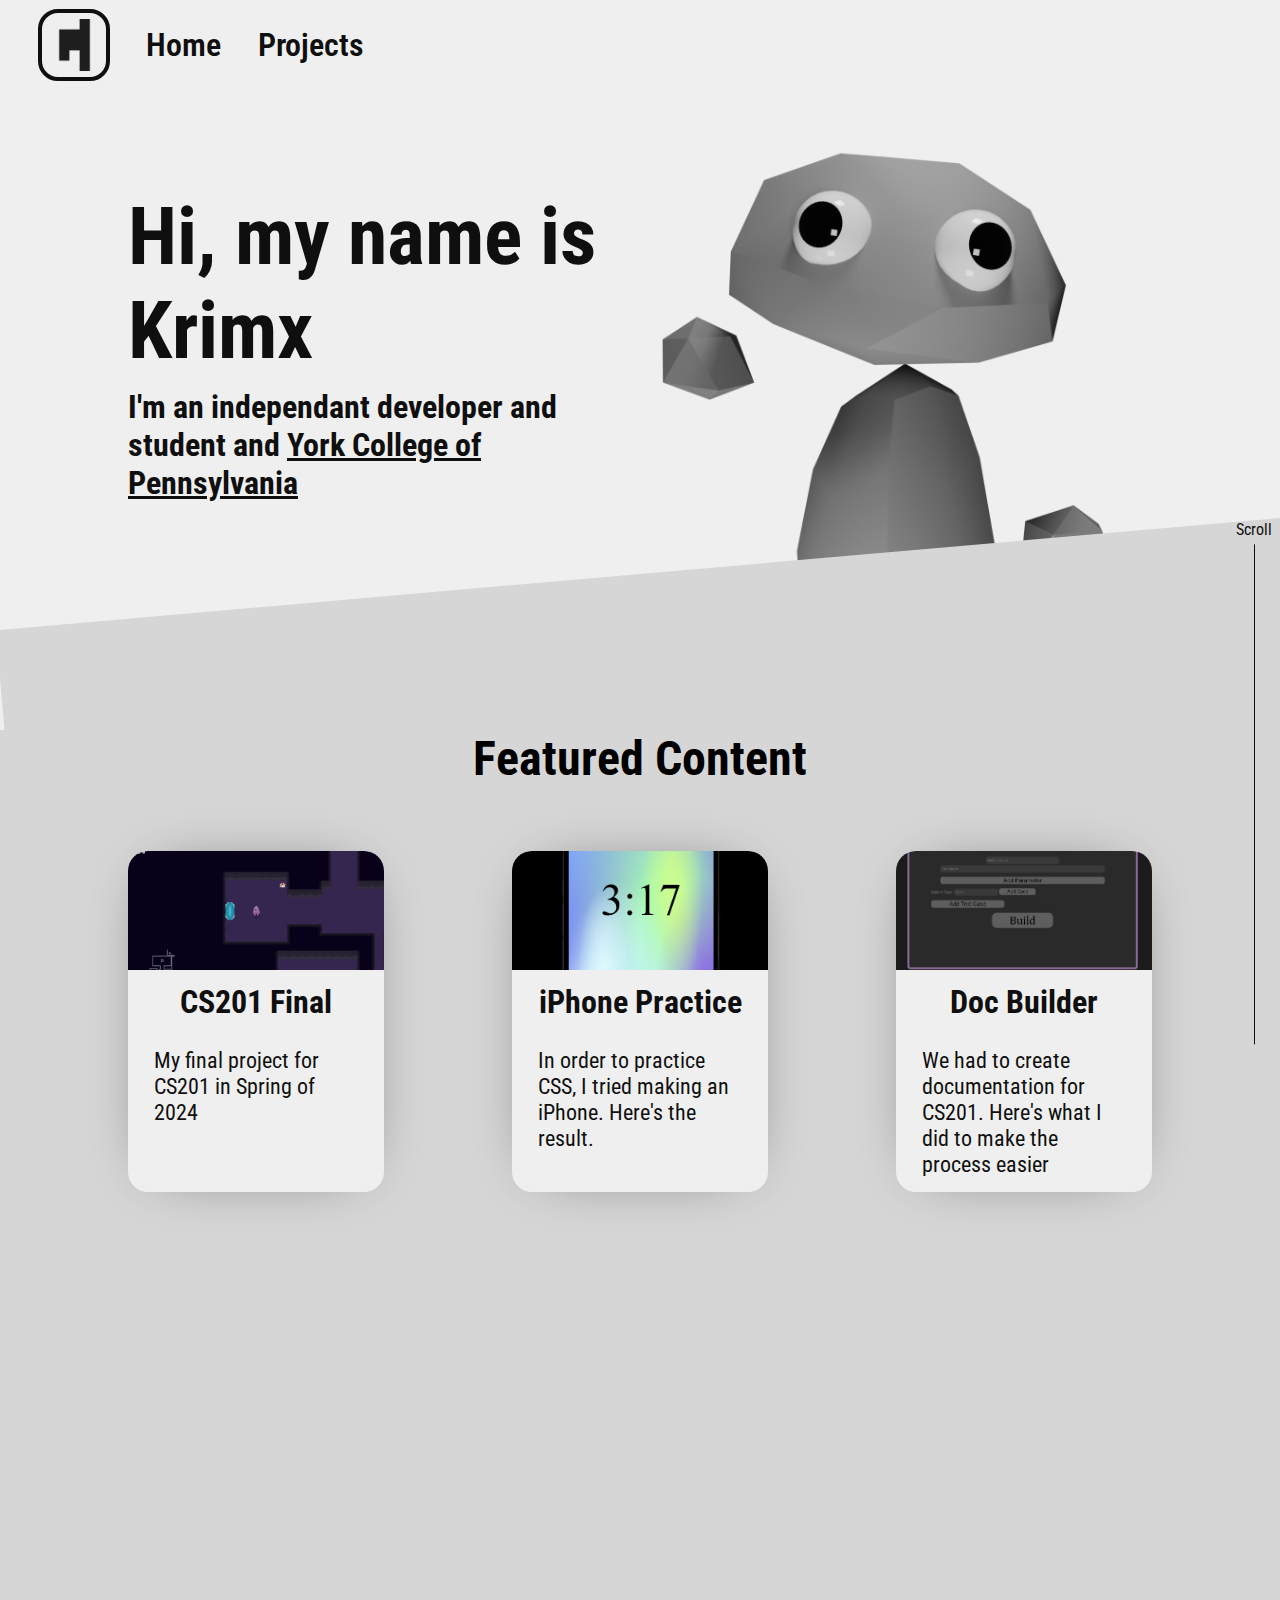
==== index.html @ 29aaf00e "Initial commit" ====
<!DOCTYPE html>
<html lang="en">
<head>
    <meta charset="UTF-8">
    <meta name="viewport" content="width=device-width, initial-scale=1.0">
    <title>Krimx | Home</title>
    <link rel="stylesheet" href="index.css">

    <link rel="preconnect" href="https://fonts.googleapis.com">
    <link rel="preconnect" href="https://fonts.gstatic.com" crossorigin>
    <link href="https://fonts.googleapis.com/css2?family=Roboto+Condensed:ital,wght@0,100..900;1,100..900&display=swap" rel="stylesheet">
</head>
<body>
    <section class="menubar">
        <div class="logo">
            <img src="./recs/logo256black.png">
        </div>
        <a class="topLink" href="https://krimx.github.io/">
            <div class="highlight"></div>
            <p>Home</p>
        </a>
        <a class="topLink" href="projects.html">
            <div class="highlight"></div>
            <p>Projects</p>
        </a>
    </section>
    <section class="landing">
        <div class="titleSpace">
            <h2>Hi, my name is Krimx</h2>
            <h4>I'm an independant developer and student and <a href="https://www.ycp.edu/">York College of Pennsylvania</a></h4>
        </div>
        <img src="./recs/avitarProfile.png" class="avitar">
        <div class="swipe"></div>
    </section>
    <section class="content">
        <div class="scroll">
            <p>Scroll</p>
            <div class="scrollLine"></div>
        </div>

        <h1 class="featuredTitle">Featured Content</h1>

        <div class="featuredCards">
            <a class="featuredCard" href="csFinal/csFinal.html">
                <img src="./recs/aaig1.png">
                <h2>CS201 Final</h2>
                <p>My final project for CS201 in Spring of 2024</p>
            </a>
            <a class="featuredCard" href="./phonePractice/phonePractice.html">
                <img src="./recs/phonePractice.png">
                <h2>iPhone Practice</h2>
                <p>In order to practice CSS, I tried making an iPhone. Here's the result.</p>
            </a>
            <a class="featuredCard" href="./docBuilder/docBuilder.html">
                <img src="./recs/docBuilder.png">
                <h2>Doc Builder</h2>
                <p>We had to create documentation for CS201. Here's what I did to make the process easier</p>
            </a>
        </div>
    </section>
</body>
</html>
---- index.css ----
:root {
    --main_color: #A1F1EE ;   
    --offblack : #0f0f0f;
    --offwhite : #efefef;
    --offgray : #d6d6d6;
}

* {
    margin: 0;
    padding: 0;
    box-sizing: border-box;
}

body {
    background-color: var(--offwhite);
}

.menubar {
    @media screen and (orientation:portrait) {
        display: none;
    }
    @media screen and (orientation:landscape) {

        width: 100vw;
        height: 10vh;

        display: flex;
        flex-direction: row;
        align-items: center;
        justify-content: start;

        padding-left: 3%;
        padding-right: 3%;
    }
}

.logo {
    height: 80%;
    aspect-ratio: 1/1;
    display: flex;
    align-items: center;
    justify-content: center;

    border: solid 4px var(--offblack);
    border-radius: 20px;
}

.logo > img {
    width: 80%;
    height: 80%;
}

.topLink {
    margin-left:3%;

    font-family: "Roboto Condensed", sans-serif;
    font-optical-sizing: auto;
    font-weight: 600;
    font-style: normal;
    font-size: 2rem;
    color: var(--offblack);
    text-decoration: none;

    position: relative;
}

.topLink > p {
    transform: translateY(0%);
    color: var(--offblack);
}

.topLink > .highlight {
    position: absolute;
    background-color: var(--main_color);
    height: 100%;
    width: 0;

    transform: translateY(0);

    transition: all 0.8s ease-out;
}

.topLink:hover > .highlight {
    width: 100%;
}

.landing {
    display: flex;
    @media screen and (orientation:portrait) {
        flex-direction: column;
        justify-content: space-between;
        align-items: center;
    }
    @media screen and (orientation:landscape) {
        flex-direction: row;
        justify-content: space-between;
        align-items: center;

        padding-left: 10%;
        padding-right: 10%;;
    }
}

.landing > .avitar {
    width: 50%;
    aspect-ratio: 1/1;
    z-index: -2
}

.titleSpace {
    display: flex;
    flex-direction: column;
    justify-content: start;
    align-items: center;
}

.titleSpace > h2 {
    font-size: 5rem;
    font-family: "Roboto Condensed", sans-serif;
    color: var(--offblack);
}

.titleSpace > h4 {
    font-size: 2rem;
    font-family: "Roboto Condensed", sans-serif;
    margin-top: 2%;
    color: var(--offblack);
}

.titleSpace > h4 > a{
    color: var(--offblack);
}

.swipe {
    position: absolute;
    width: 120vw;
    height: 20vw;
    background-color: var(--offgray);

    transform: rotateZ(-5deg) translateX(-10%) translateY(130%);

    z-index: -1;
}

.content {
    background-color: var(--offgray);
    margin-top: 10%;

    width: 100vw;
    height: 100vh;
    
    display: flex;
    flex-direction: column;
    justify-content: start;
    align-items: center;
}

.scroll {
    position: absolute;
    right: 0px;
    width: 4vw;

    display: flex;
    flex-direction: column;
    justify-content: start;
    align-items: center;

    transform: translateY(-40%);
}

.scroll > p {
    font-family: "Roboto Condensed", sans-serif;
    color: var(--offblack);
}

.scroll > .scrollLine {
    height: 500px;
    width:1px;
    background-color: var(--offblack);
    margin-top: 10%;
}

.featuredTitle {
    font-family: "Roboto Condensed", sans-serif;
    font-size: 3rem;
}

.featuredCards {
    width: 100vw;

    display: flex;
    flex-direction: row;
    justify-content: space-evenly;
    align-items: center;

    margin-top: 5%;
}

.featuredCard {
    width: 20vw;
    aspect-ratio: 3/4;
    border-radius: 20px;
    box-shadow: 0px 0px 66px -33px rgba(0,0,0,0.75);
    background-color: var(--offwhite);

    display: flex;
    flex-direction: column;
    justify-content: start;
    align-items: center;

    overflow: hidden;

    text-decoration: none;
    color: var(--offblack)
}

.featuredCard > img {
    width: 100%;
    height: 35%;
    object-fit: cover;
}

.featuredCard > h2 {
    font-family: "Roboto Condensed", sans-serif;
    margin-top: 5%;
    font-size: 2rem;
}

.featuredCard > p {
    font-family: "Roboto Condensed", sans-serif;
    margin: 10%;
    font-size: 1.4rem;
}
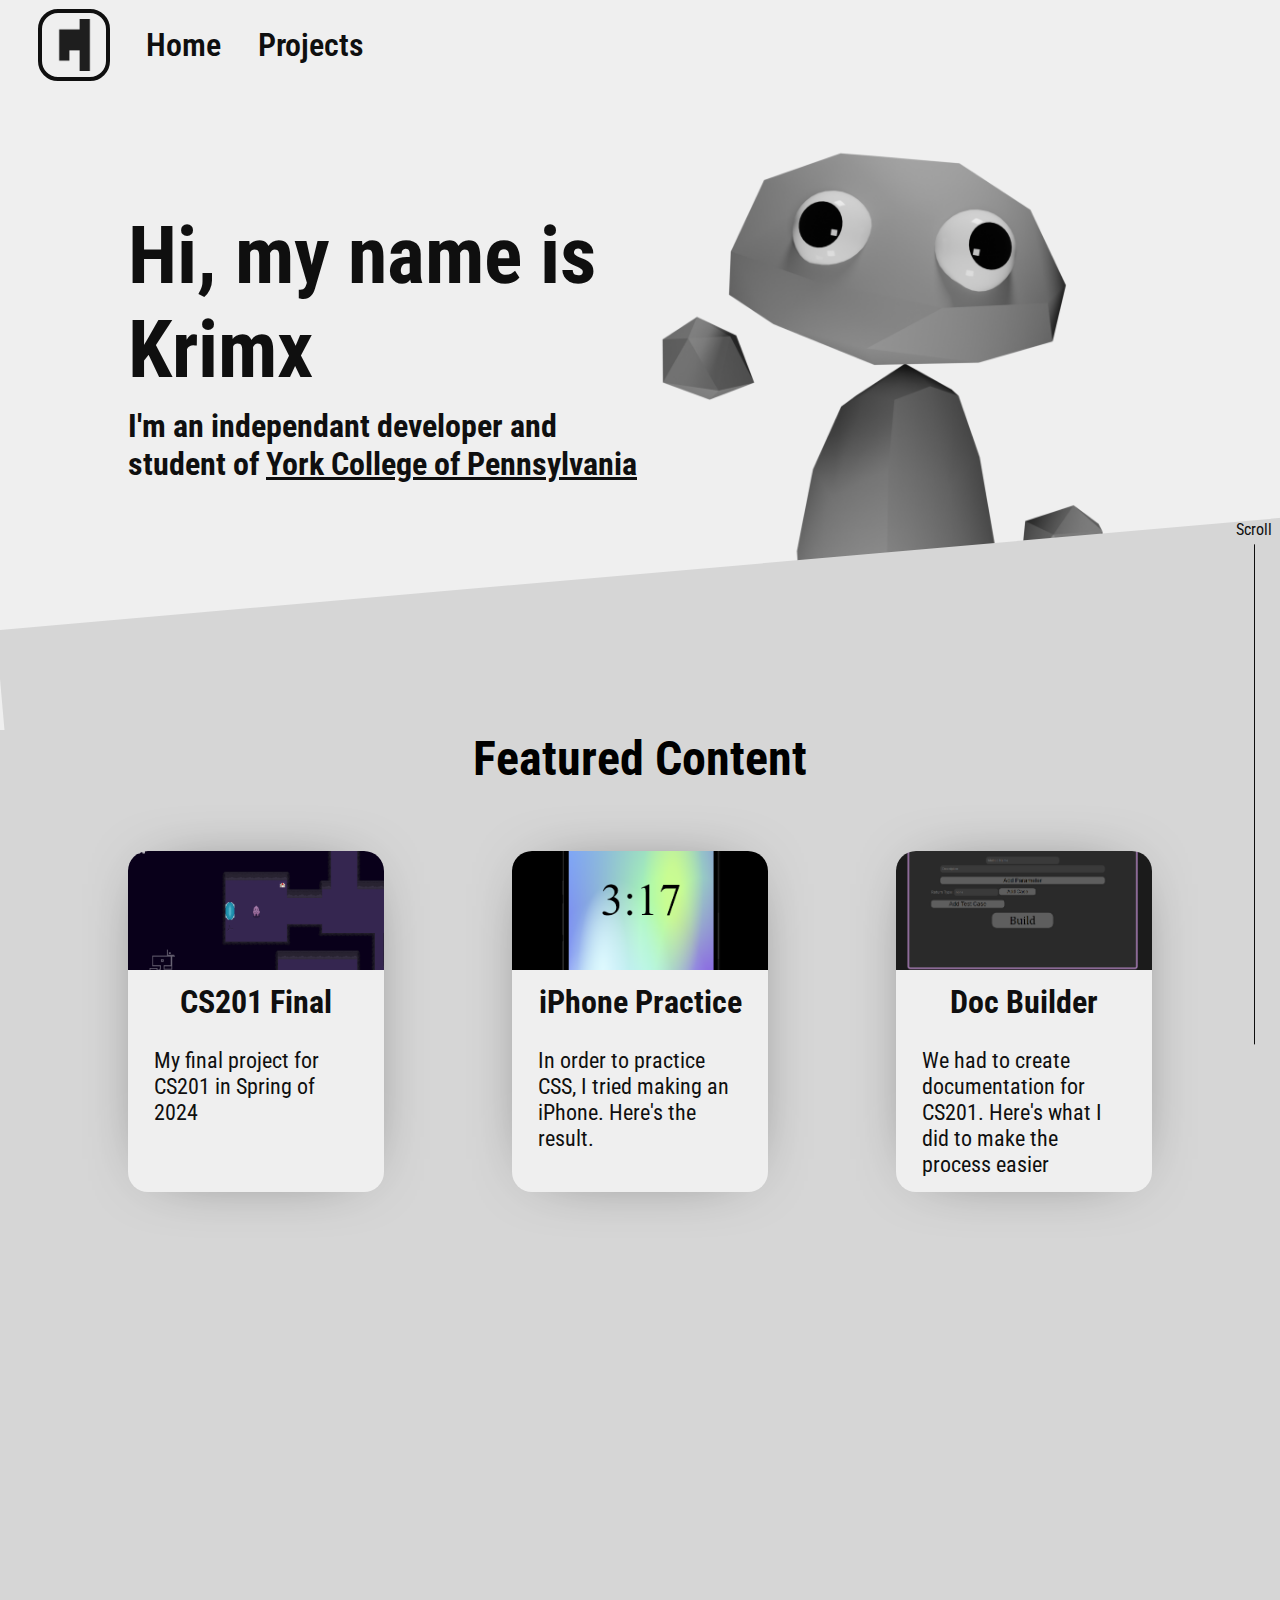
==== commit 2f8071fd: "modified index and phone" ====
--- a/index.html
+++ b/index.html
@@ -19,7 +19,7 @@
             <div class="highlight"></div>
             <p>Home</p>
         </a>
-        <a class="topLink" href="projects.html">
+        <a class="topLink" href="./projectsPage/projects.html">
             <div class="highlight"></div>
             <p>Projects</p>
         </a>
@@ -27,7 +27,7 @@
     <section class="landing">
         <div class="titleSpace">
             <h2>Hi, my name is Krimx</h2>
-            <h4>I'm an independant developer and student and <a href="https://www.ycp.edu/">York College of Pennsylvania</a></h4>
+            <h4>I'm an independant developer and student of <a href="https://www.ycp.edu/">York College of Pennsylvania</a></h4>
         </div>
         <img src="./recs/avitarProfile.png" class="avitar">
         <div class="swipe"></div>
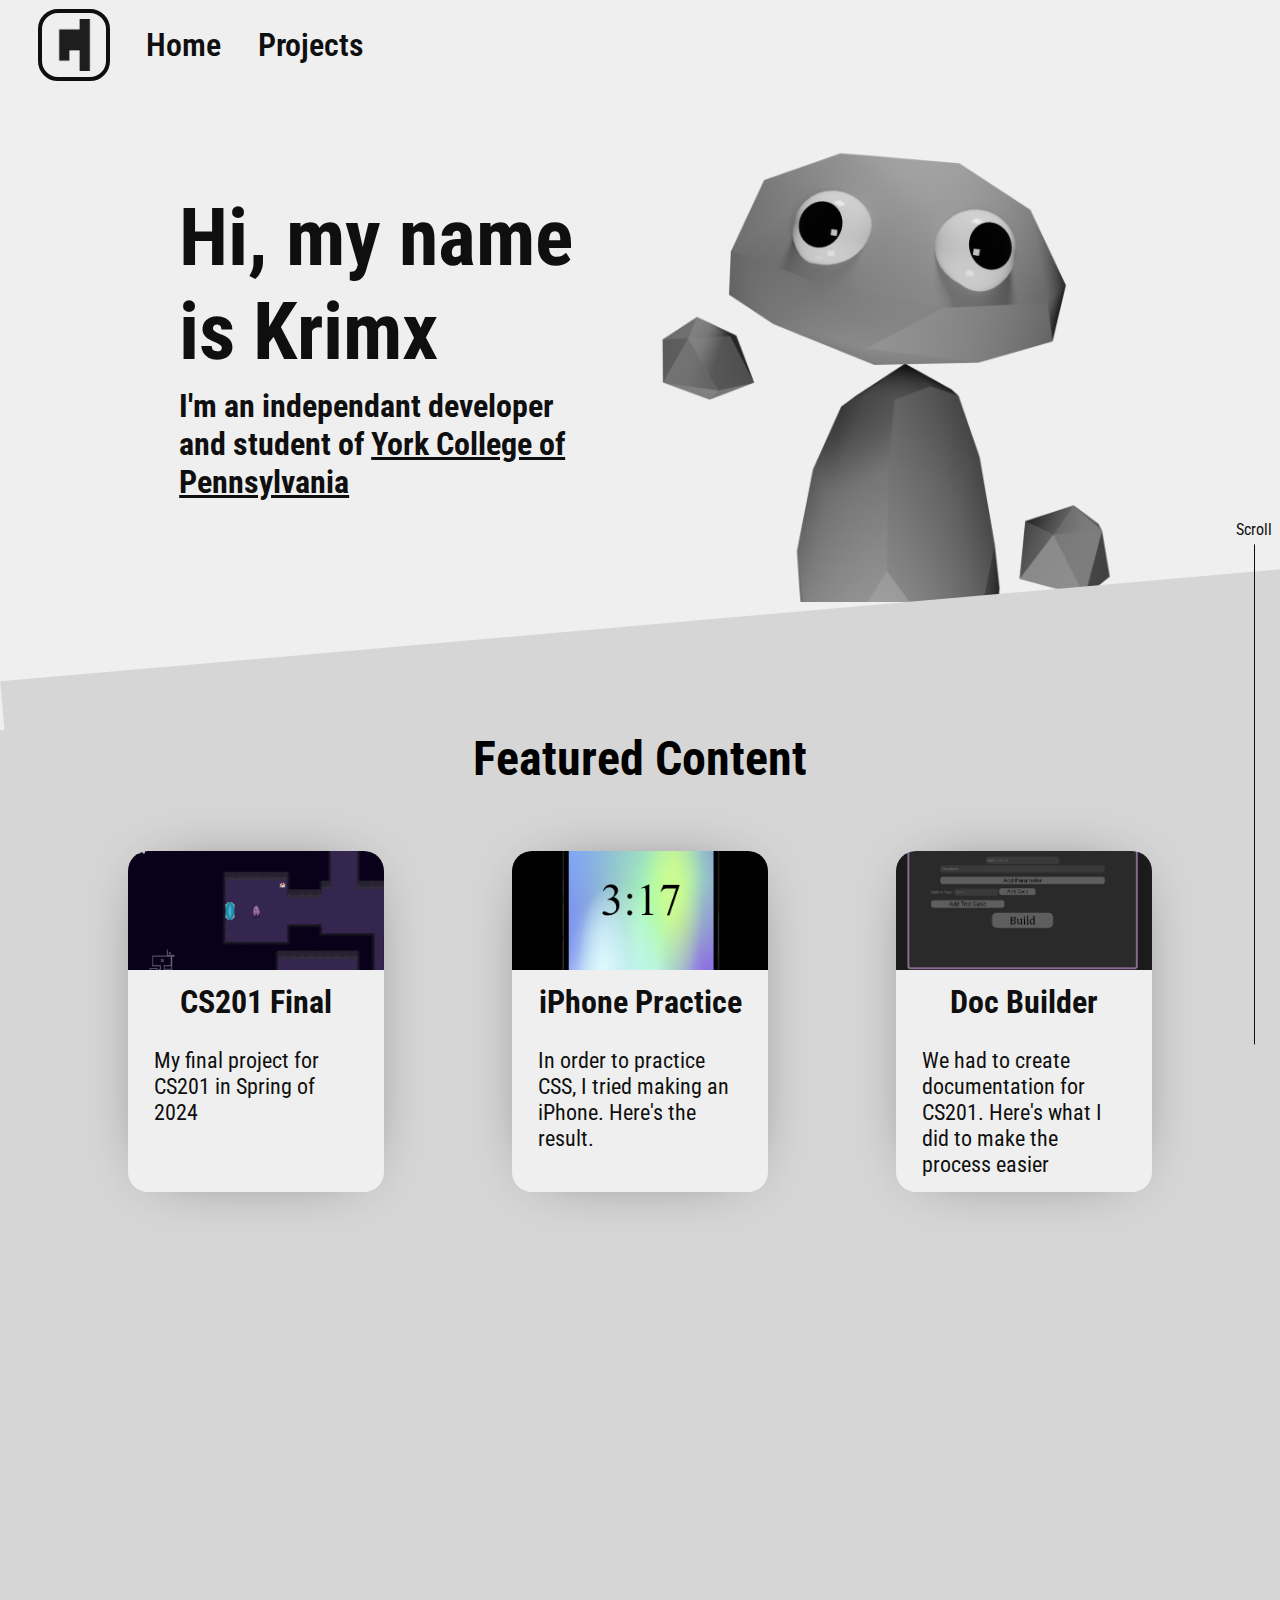
==== commit 4f4eeadb: "added responsiveness to mobile" ====
--- a/index.html
+++ b/index.html
@@ -4,7 +4,8 @@
     <meta charset="UTF-8">
     <meta name="viewport" content="width=device-width, initial-scale=1.0">
     <title>Krimx | Home</title>
-    <link rel="stylesheet" href="index.css">
+    <link rel="stylesheet" href="style.css">
+    <link rel="icon" type="image/x-icon" href="./recs/logo256white.png">
 
     <link rel="preconnect" href="https://fonts.googleapis.com">
     <link rel="preconnect" href="https://fonts.gstatic.com" crossorigin>
@@ -15,7 +16,7 @@
         <div class="logo">
             <img src="./recs/logo256black.png">
         </div>
-        <a class="topLink" href="https://krimx.github.io/">
+        <a class="topLink" href="index.html">
             <div class="highlight"></div>
             <p>Home</p>
         </a>
--- a/style.css
+++ b/style.css
@@ -0,0 +1,289 @@
+:root {
+    --main_color: #A1F1EE ;   
+    --offblack : #0f0f0f;
+    --offwhite : #efefef;
+    --offgray : #d6d6d6;
+}
+
+* {
+    margin: 0;
+    padding: 0;
+    box-sizing: border-box;
+}
+
+body {
+    background-color: var(--offwhite);
+}
+
+.menubar {
+    @media screen and (orientation:portrait) {
+        width: 100vw;
+        height: 10vh;
+
+        display: flex;
+        flex-direction: row;
+        align-items: center;
+        justify-content: start;
+
+        padding-left: 3%;
+    }
+    @media screen and (orientation:landscape) {
+        width: 100vw;
+        height: 10vh;
+
+        display: flex;
+        flex-direction: row;
+        align-items: center;
+        justify-content: start;
+
+        padding-left: 3%;
+        padding-right: 3%;
+    }
+}
+
+.logo {
+    height: 80%;
+    aspect-ratio: 1/1;
+    display: flex;
+    align-items: center;
+    justify-content: center;
+
+    border: solid 4px var(--offblack);
+    border-radius: 20px;
+}
+
+.logo > img {
+    width: 80%;
+    height: 80%;
+}
+
+.topLink {
+    margin-left:3%;
+
+    font-family: "Roboto Condensed", sans-serif;
+    font-optical-sizing: auto;
+    font-weight: 600;
+    font-style: normal;
+    font-size: 2rem;
+    color: var(--offblack);
+    text-decoration: none;
+
+    position: relative;
+}
+
+.topLink > p {
+    transform: translateY(0%);
+    color: var(--offblack);
+}
+
+.topLink > .highlight {
+    position: absolute;
+    background-color: var(--main_color);
+    height: 100%;
+    width: 0;
+
+    transform: translateY(0);
+
+    transition: all 0.8s ease-out;
+}
+
+.topLink:hover > .highlight {
+    width: 100%;
+}
+
+
+
+
+.landing {
+    display: flex;
+    @media screen and (orientation:portrait) {
+        flex-direction: column;
+        justify-content: space-between;
+        align-items: center;
+    }
+    @media screen and (orientation:landscape) {
+        flex-direction: row;
+        justify-content: space-between;
+        align-items: center;
+
+        padding-left: 10%;
+        padding-right: 10%;;
+    }
+}
+
+.landing > .avitar {
+    width: 50%;
+    aspect-ratio: 1/1;
+    z-index: -2;
+
+    @media screen and (orientation:portrait) {
+        width: 80vw;
+    }
+}
+
+.titleSpace {
+    display: flex;
+    flex-direction: column;
+    justify-content: start;
+    align-items: center;
+    padding-left: 5%;
+    padding-right: 5%;
+}
+
+.titleSpace > h2 {
+    font-size: 5rem;
+    font-family: "Roboto Condensed", sans-serif;
+    color: var(--offblack);
+
+    @media screen and (orientation:portrait) {
+        font-size: 3rem;
+    }
+}
+
+.titleSpace > h4 {
+    font-size: 2rem;
+    font-family: "Roboto Condensed", sans-serif;
+    margin-top: 2%;
+    color: var(--offblack);
+
+    @media screen and (orientation:portrait) {
+        font-size: 1.5rem;
+        width: 100vw;
+        overflow-wrap: break-word;
+    }
+}
+
+.titleSpace > h4 > a{
+    color: var(--offblack);
+}
+
+.swipe {
+    position: absolute;
+    width: 120vw;
+    height: 25vw;
+    background-color: var(--offgray);
+
+    transform: rotateZ(-5deg) translateX(-10%) translateY(130%);
+
+    z-index: -1;
+
+    @media screen and (orientation:portrait) and (min-width: 410px) {
+        height: 30vw;
+        transform: rotateZ(-5deg) translateX(-10%) translateY(calc(100vw));
+    }
+
+    @media screen and (orientation:portrait) and (max-width: 409px) {
+        display: none;
+    }
+
+    @media screen and (orientation:portrait) and (min-width: 591px) {
+        display: none;
+    }
+}
+
+.content {
+    background-color: var(--offgray);
+    margin-top: 10%;
+
+    width: 100vw;
+    height: 100vh;
+    
+    display: flex;
+    flex-direction: column;
+    justify-content: start;
+    align-items: center;
+
+    @media screen and (orientation:portrait) {
+        height: 150vh;
+    }
+}
+
+.scroll {
+    position: absolute;
+    right: 0px;
+    width: 4vw;
+
+    display: flex;
+    flex-direction: column;
+    justify-content: start;
+    align-items: center;
+
+    transform: translateY(-40%);
+
+    @media screen and (orientation:portrait) {
+        right: 2vw;
+    }
+}
+
+.scroll > p {
+    font-family: "Roboto Condensed", sans-serif;
+    color: var(--offblack);
+}
+
+.scroll > .scrollLine {
+    height: 500px;
+    width:1px;
+    background-color: var(--offblack);
+    margin-top: 10%;
+}
+
+.featuredTitle {
+    font-family: "Roboto Condensed", sans-serif;
+    font-size: 3rem;
+}
+
+.featuredCards {
+    width: 100vw;
+
+    display: flex;
+    flex-direction: row;
+    justify-content: space-evenly;
+    align-items: center;
+
+    margin-top: 5%;
+
+    @media screen and (orientation:portrait) {
+        flex-direction: column;
+    }
+}
+
+.featuredCard {
+    width: 20vw;
+    aspect-ratio: 3/4;
+    border-radius: 20px;
+    box-shadow: 0px 0px 66px -33px rgba(0,0,0,0.75);
+    background-color: var(--offwhite);
+
+    display: flex;
+    flex-direction: column;
+    justify-content: start;
+    align-items: center;
+
+    overflow: hidden;
+
+    text-decoration: none;
+    color: var(--offblack);
+
+    @media screen and (orientation:portrait) {
+        width: 60vw;
+        margin-top: 5%;
+    }
+}
+
+.featuredCard > img {
+    width: 100%;
+    height: 35%;
+    object-fit: cover;
+}
+
+.featuredCard > h2 {
+    font-family: "Roboto Condensed", sans-serif;
+    margin-top: 5%;
+    font-size: 2rem;
+}
+
+.featuredCard > p {
+    font-family: "Roboto Condensed", sans-serif;
+    margin: 10%;
+    font-size: 1.4rem;
+}